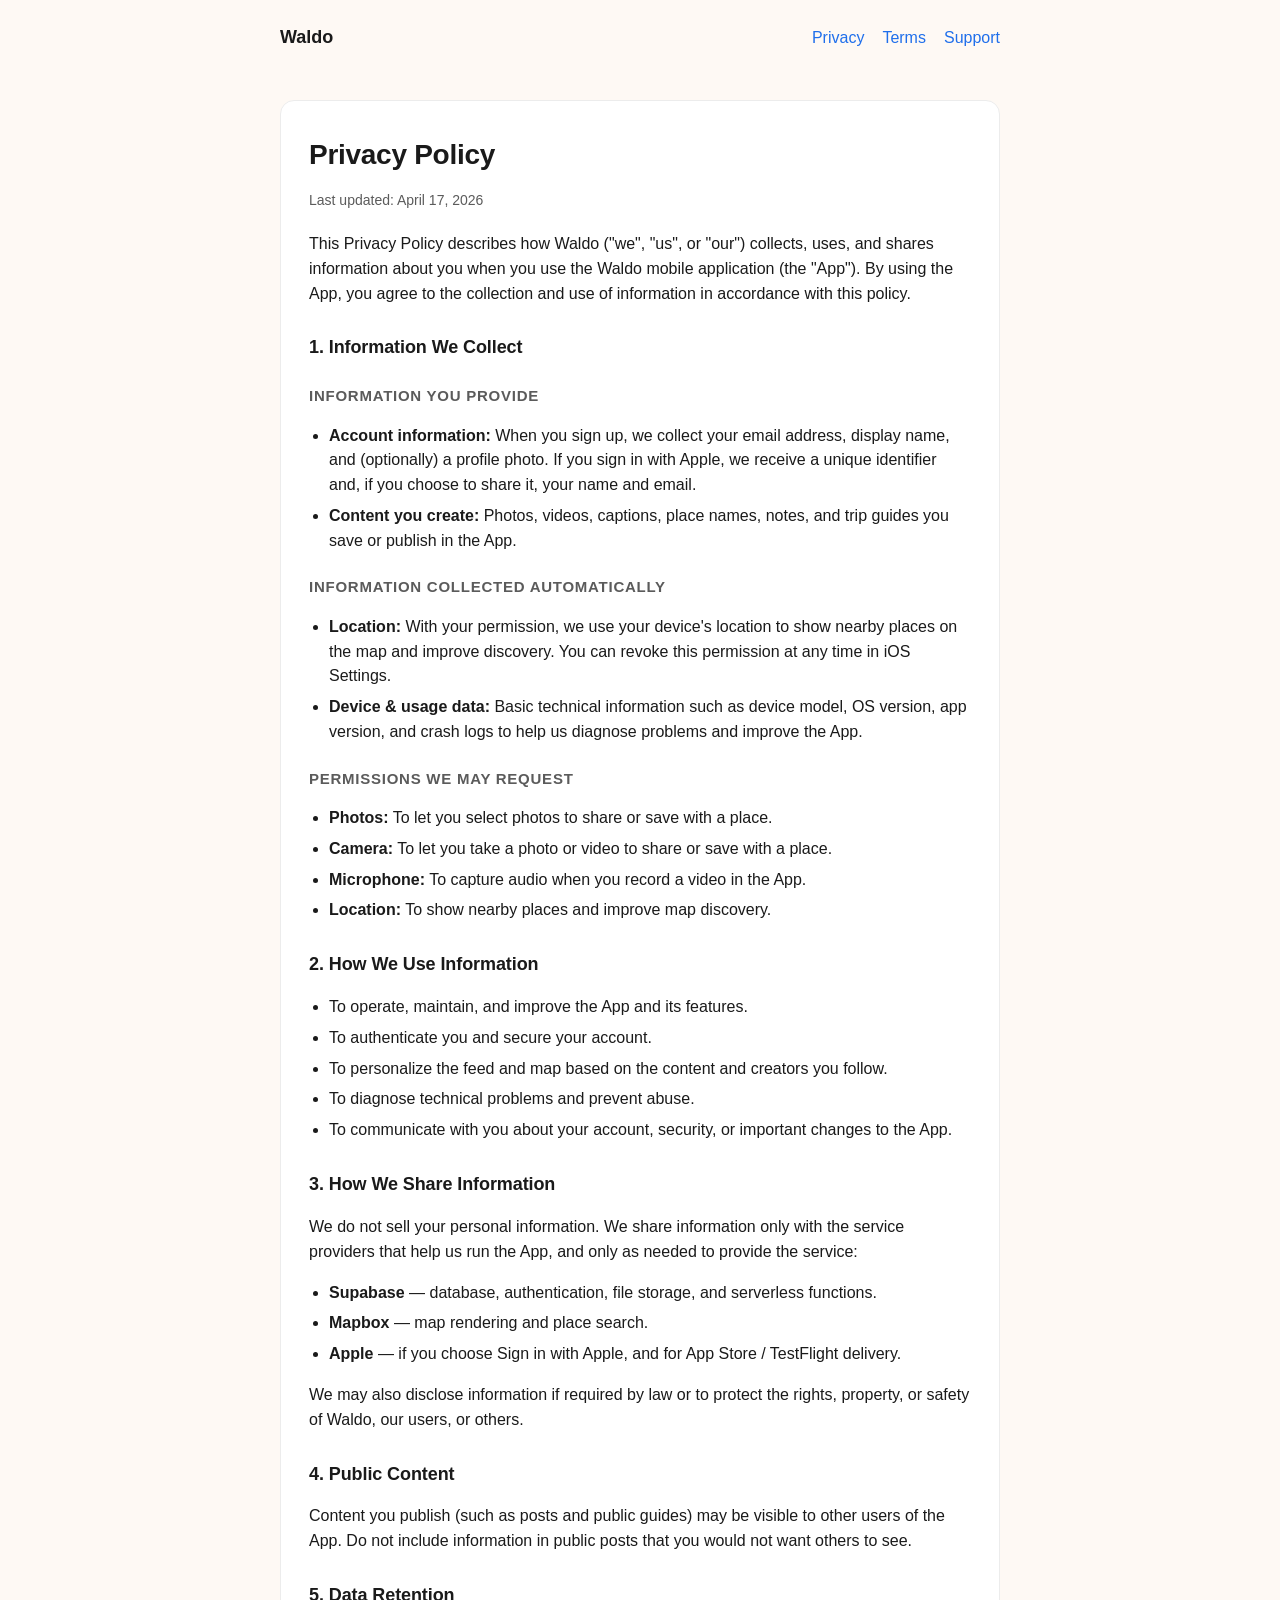
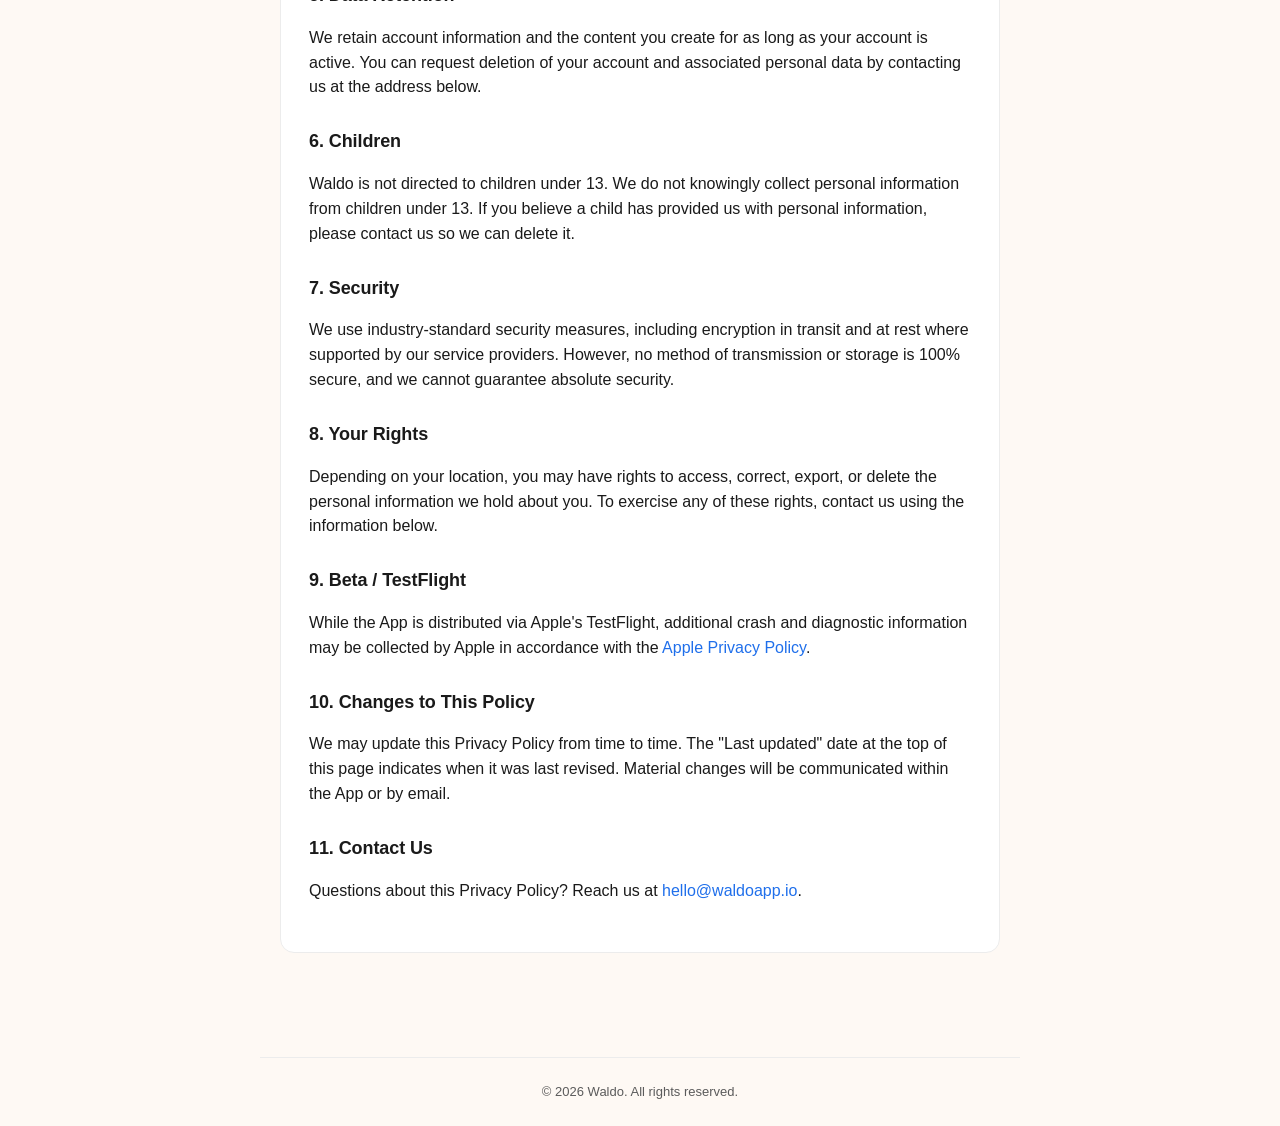
==== privacy.html @ fa54be32 "Initial legal site" ====
<!doctype html>
<html lang="en">
<head>
  <meta charset="utf-8" />
  <meta name="viewport" content="width=device-width, initial-scale=1" />
  <title>Privacy Policy &mdash; Waldo</title>
  <link rel="stylesheet" href="./_assets/styles.css" />
</head>
<body>
  <header class="site">
    <nav>
      <a class="brand" href="./">Waldo</a>
      <a href="./privacy.html">Privacy</a>
      <a href="./terms.html">Terms</a>
      <a href="./support.html">Support</a>
    </nav>
  </header>

  <main>
    <article>
      <h1>Privacy Policy</h1>
      <p class="meta">Last updated: April 17, 2026</p>

      <p>
        This Privacy Policy describes how Waldo ("we", "us", or "our") collects,
        uses, and shares information about you when you use the Waldo mobile
        application (the "App"). By using the App, you agree to the collection
        and use of information in accordance with this policy.
      </p>

      <h2>1. Information We Collect</h2>

      <h3>Information you provide</h3>
      <ul>
        <li><strong>Account information:</strong> When you sign up, we collect your email address, display name, and (optionally) a profile photo. If you sign in with Apple, we receive a unique identifier and, if you choose to share it, your name and email.</li>
        <li><strong>Content you create:</strong> Photos, videos, captions, place names, notes, and trip guides you save or publish in the App.</li>
      </ul>

      <h3>Information collected automatically</h3>
      <ul>
        <li><strong>Location:</strong> With your permission, we use your device's location to show nearby places on the map and improve discovery. You can revoke this permission at any time in iOS Settings.</li>
        <li><strong>Device &amp; usage data:</strong> Basic technical information such as device model, OS version, app version, and crash logs to help us diagnose problems and improve the App.</li>
      </ul>

      <h3>Permissions we may request</h3>
      <ul>
        <li><strong>Photos:</strong> To let you select photos to share or save with a place.</li>
        <li><strong>Camera:</strong> To let you take a photo or video to share or save with a place.</li>
        <li><strong>Microphone:</strong> To capture audio when you record a video in the App.</li>
        <li><strong>Location:</strong> To show nearby places and improve map discovery.</li>
      </ul>

      <h2>2. How We Use Information</h2>
      <ul>
        <li>To operate, maintain, and improve the App and its features.</li>
        <li>To authenticate you and secure your account.</li>
        <li>To personalize the feed and map based on the content and creators you follow.</li>
        <li>To diagnose technical problems and prevent abuse.</li>
        <li>To communicate with you about your account, security, or important changes to the App.</li>
      </ul>

      <h2>3. How We Share Information</h2>
      <p>
        We do not sell your personal information. We share information only with
        the service providers that help us run the App, and only as needed to
        provide the service:
      </p>
      <ul>
        <li><strong>Supabase</strong> &mdash; database, authentication, file storage, and serverless functions.</li>
        <li><strong>Mapbox</strong> &mdash; map rendering and place search.</li>
        <li><strong>Apple</strong> &mdash; if you choose Sign in with Apple, and for App Store / TestFlight delivery.</li>
      </ul>
      <p>
        We may also disclose information if required by law or to protect the
        rights, property, or safety of Waldo, our users, or others.
      </p>

      <h2>4. Public Content</h2>
      <p>
        Content you publish (such as posts and public guides) may be visible to
        other users of the App. Do not include information in public posts that
        you would not want others to see.
      </p>

      <h2>5. Data Retention</h2>
      <p>
        We retain account information and the content you create for as long as
        your account is active. You can request deletion of your account and
        associated personal data by contacting us at the address below.
      </p>

      <h2>6. Children</h2>
      <p>
        Waldo is not directed to children under 13. We do not knowingly collect
        personal information from children under 13. If you believe a child has
        provided us with personal information, please contact us so we can
        delete it.
      </p>

      <h2>7. Security</h2>
      <p>
        We use industry-standard security measures, including encryption in
        transit and at rest where supported by our service providers. However,
        no method of transmission or storage is 100% secure, and we cannot
        guarantee absolute security.
      </p>

      <h2>8. Your Rights</h2>
      <p>
        Depending on your location, you may have rights to access, correct,
        export, or delete the personal information we hold about you. To
        exercise any of these rights, contact us using the information below.
      </p>

      <h2>9. Beta / TestFlight</h2>
      <p>
        While the App is distributed via Apple's TestFlight, additional crash
        and diagnostic information may be collected by Apple in accordance with
        the
        <a href="https://www.apple.com/legal/privacy/" rel="noopener">Apple Privacy Policy</a>.
      </p>

      <h2>10. Changes to This Policy</h2>
      <p>
        We may update this Privacy Policy from time to time. The "Last updated"
        date at the top of this page indicates when it was last revised.
        Material changes will be communicated within the App or by email.
      </p>

      <h2>11. Contact Us</h2>
      <p>
        Questions about this Privacy Policy? Reach us at
        <a href="mailto:hello@waldoapp.io">hello@waldoapp.io</a>.
      </p>
    </article>
  </main>

  <footer class="site">
    &copy; <span id="y"></span> Waldo. All rights reserved.
  </footer>
  <script>document.getElementById('y').textContent = new Date().getFullYear();</script>
</body>
</html>
---- _assets/styles.css ----
:root {
  --bg: #FEF9F4;
  --surface: #ffffff;
  --text: #1a1a1a;
  --muted: #5b5b5b;
  --accent: #1f6feb;
  --border: #ececec;
  --radius: 14px;
  --max-w: 760px;
  font-synthesis: none;
}

* { box-sizing: border-box; }

html, body {
  margin: 0;
  padding: 0;
  background: var(--bg);
  color: var(--text);
  font-family: -apple-system, BlinkMacSystemFont, "SF Pro Text", "Segoe UI",
    Roboto, "Helvetica Neue", Arial, sans-serif;
  font-size: 16px;
  line-height: 1.55;
  -webkit-font-smoothing: antialiased;
}

a { color: var(--accent); text-decoration: none; }
a:hover { text-decoration: underline; }

header.site, footer.site {
  max-width: var(--max-w);
  margin: 0 auto;
  padding: 24px 20px;
}

header.site nav {
  display: flex;
  gap: 18px;
  align-items: center;
  flex-wrap: wrap;
}

header.site .brand {
  font-weight: 700;
  font-size: 18px;
  margin-right: auto;
  color: var(--text);
}

main {
  max-width: var(--max-w);
  margin: 0 auto;
  padding: 24px 20px 80px;
}

article {
  background: var(--surface);
  border: 1px solid var(--border);
  border-radius: var(--radius);
  padding: 32px 28px;
}

h1 {
  font-size: 28px;
  margin: 0 0 8px;
  letter-spacing: -0.01em;
}

h2 {
  font-size: 18px;
  margin: 28px 0 8px;
  letter-spacing: -0.005em;
}

h3 {
  font-size: 15px;
  text-transform: uppercase;
  letter-spacing: 0.05em;
  color: var(--muted);
  margin: 22px 0 6px;
}

p, li { color: var(--text); }

.meta {
  color: var(--muted);
  font-size: 14px;
  margin-bottom: 20px;
}

ul { padding-left: 20px; }
li { margin-bottom: 6px; }

footer.site {
  color: var(--muted);
  font-size: 13px;
  text-align: center;
  border-top: 1px solid var(--border);
  margin-top: 24px;
}
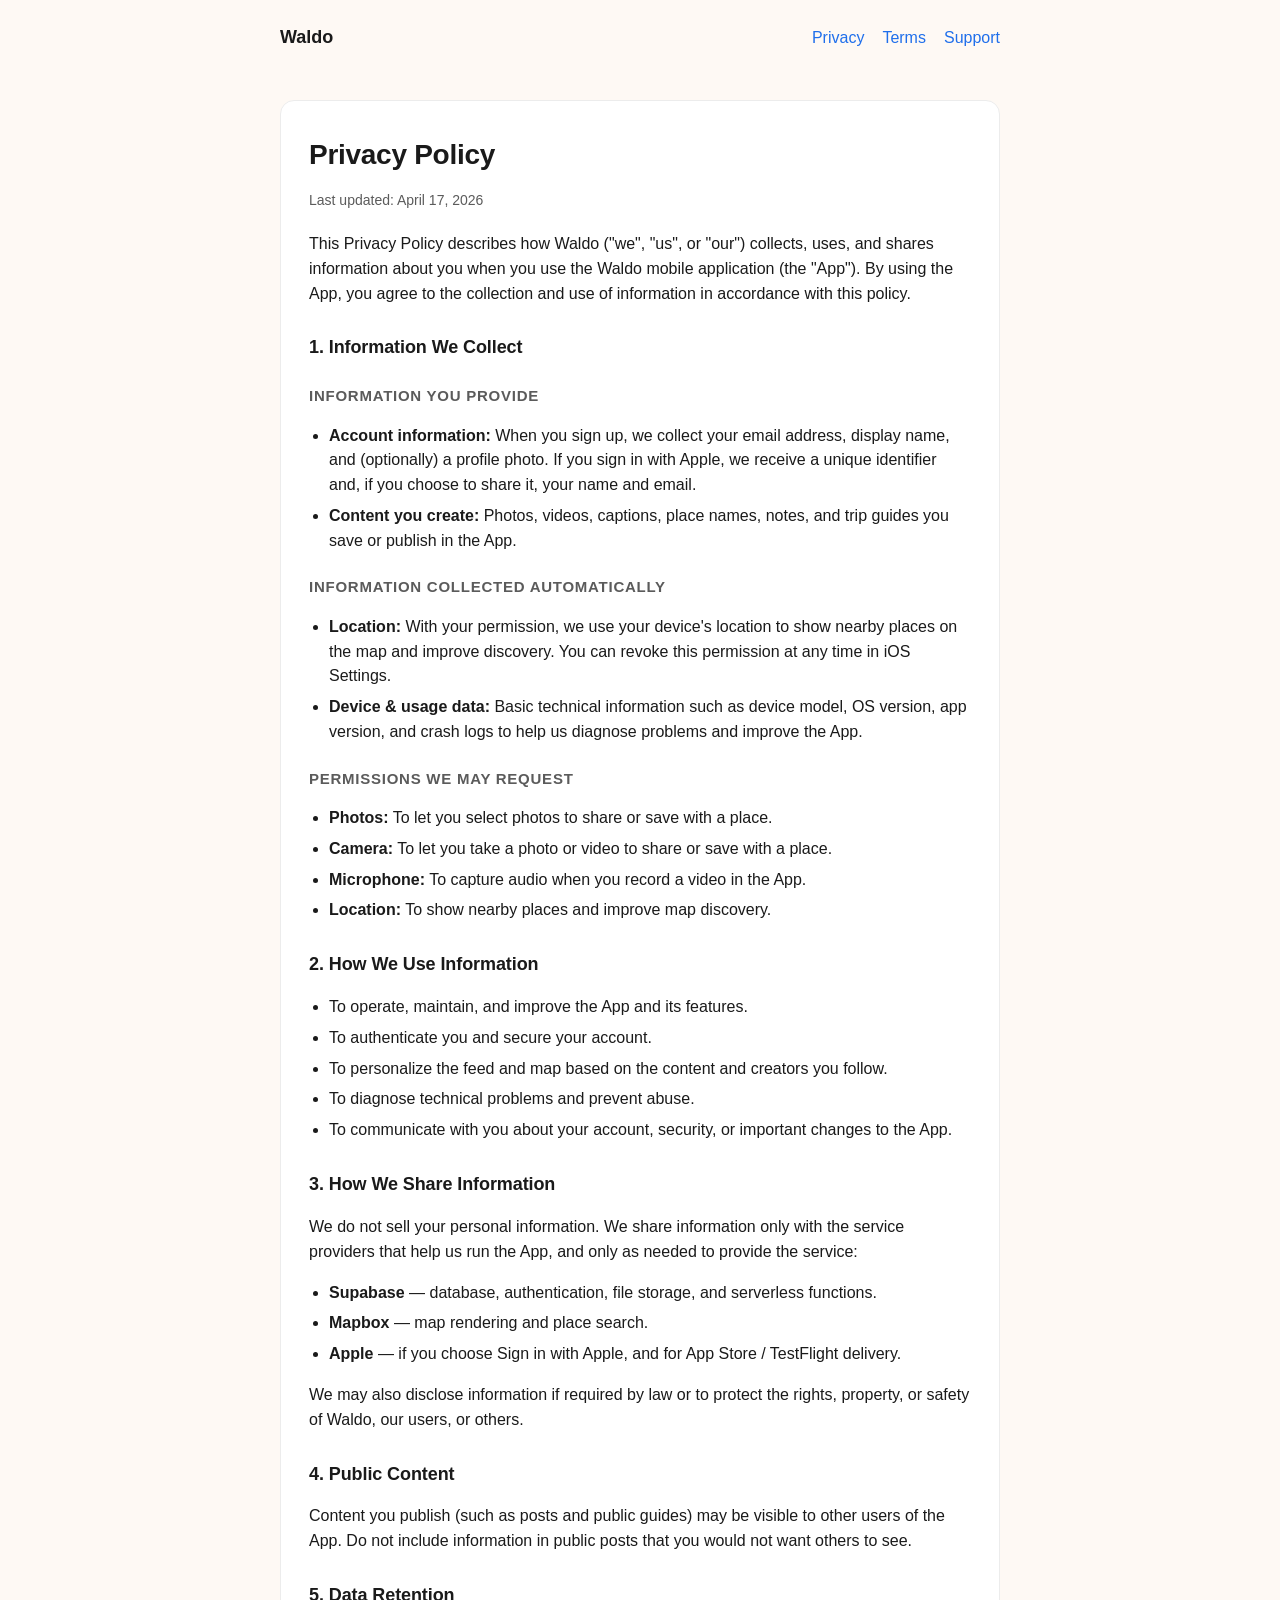
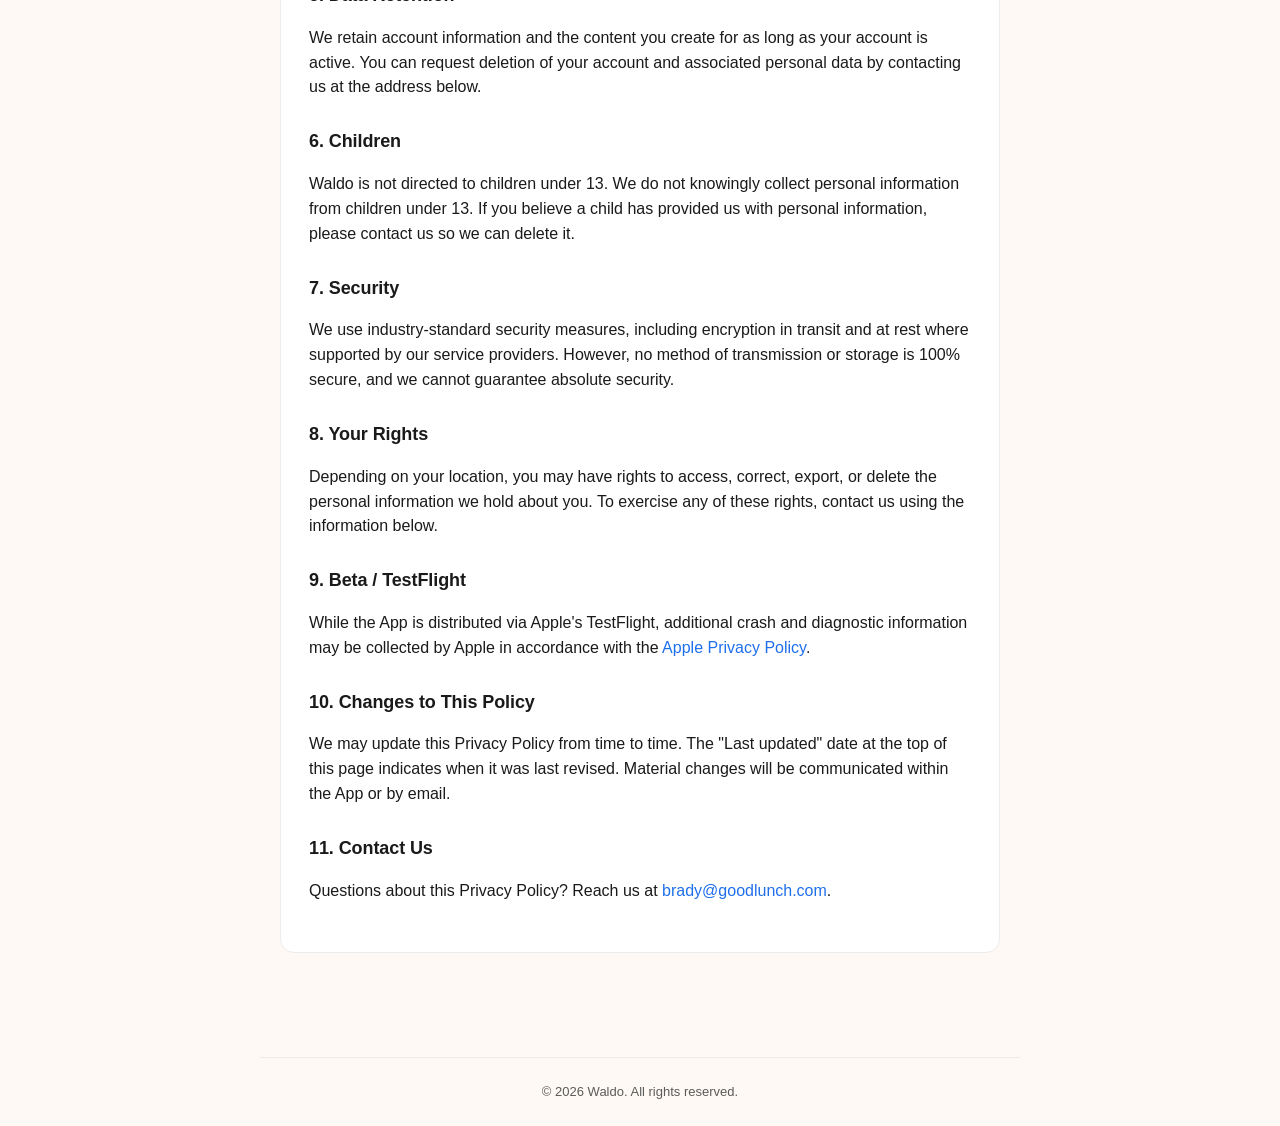
==== commit b26f0e2f: "Update contact email to brady@goodlunch.com Made-with: Cursor" ====
--- a/privacy.html
+++ b/privacy.html
@@ -130,7 +130,7 @@
       <h2>11. Contact Us</h2>
       <p>
         Questions about this Privacy Policy? Reach us at
-        <a href="mailto:hello@waldoapp.io">hello@waldoapp.io</a>.
+        <a href="mailto:brady@goodlunch.com">brady@goodlunch.com</a>.
       </p>
     </article>
   </main>
